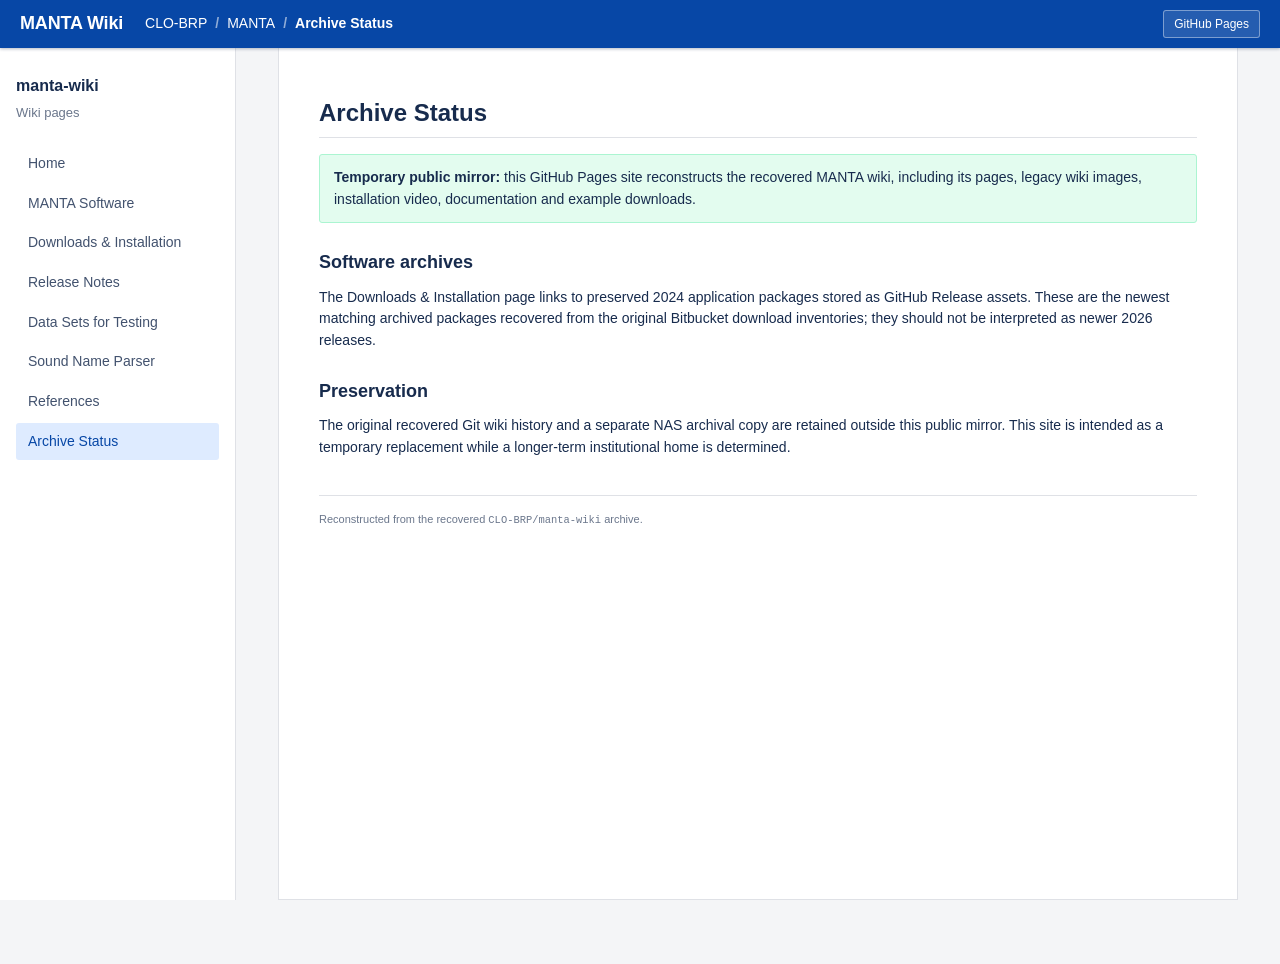
==== archive-status.html @ e18109d0 "Remove obsolete Bitbucket branding" ====
﻿<!doctype html>
<html lang="en"><head><meta charset="utf-8"><meta name="viewport" content="width=device-width,initial-scale=1">
<title>Archive Status â€” MANTA Wiki Recovered Archive</title><link rel="stylesheet" href="style.css"></head>
<body><header class="bb-topbar"><div class="bb-product">MANTA Wiki</div><div class="bb-breadcrumb"><span>CLO-BRP</span><b>/</b><span>MANTA</span><b>/</b><strong>Archive Status</strong></div><div class="bb-archive-tag">GitHub Pages</div></header><div class="layout"><aside class="sidebar"><div class="brand">manta-wiki</div><div class="subbrand">Wiki pages</div><nav><a href="index.html">Home</a><a href="manta-software.html">MANTA Software</a><a href="downloads-installation.html">Downloads &amp; Installation</a><a href="release-notes.html">Release Notes</a><a href="data-sets.html">Data Sets for Testing</a><a href="sound-parser.html">Sound Name Parser</a><a href="references.html">References</a><a href="archive-status.html" class="active">Archive Status</a></nav></aside>
<main class="content"><article class="paper"><div class="archive-banner"><span class="badge">RECOVERED</span> Preserved from the original CLO-BRP MANTA wiki.</div>
<h1>Archive Status</h1>
<div class="ok"><strong>Temporary public mirror:</strong> this GitHub Pages site reconstructs the recovered MANTA wiki, including its pages, legacy wiki images, installation video, documentation and example downloads.</div>
<h2>Software archives</h2>
<p>The Downloads &amp; Installation page links to preserved 2024 application packages stored as GitHub Release assets. These are the newest matching archived packages recovered from the original Bitbucket download inventories; they should not be interpreted as newer 2026 releases.</p>
<h2>Preservation</h2>
<p>The original recovered Git wiki history and a separate NAS archival copy are retained outside this public mirror. This site is intended as a temporary replacement while a longer-term institutional home is determined.</p>
<div class="footer">Reconstructed from the recovered <code>CLO-BRP/manta-wiki</code> archive.</div></article></main></div></body></html>
---- style.css ----
:root{
  --bb-blue:#0052cc;
  --bb-blue-dark:#0747a6;
  --bb-link:#0052cc;
  --ink:#172b4d;
  --muted:#6b778c;
  --line:#dfe1e6;
  --page:#ffffff;
  --canvas:#f4f5f7;
  --selected:#deebff;
}
*{box-sizing:border-box}
html{scroll-behavior:smooth}
body{
  margin:0;
  background:var(--canvas);
  color:var(--ink);
  font-family:-apple-system,BlinkMacSystemFont,"Segoe UI",Roboto,Arial,sans-serif;
  font-size:14px;
  line-height:1.55;
}
a{color:var(--bb-link);text-decoration:none}
a:hover{text-decoration:underline}

/* Bitbucket-like top navigation */
.bb-topbar{
  height:48px;
  background:var(--bb-blue-dark);
  color:#fff;
  display:flex;
  align-items:center;
  gap:22px;
  padding:0 20px;
  position:sticky;
  top:0;
  z-index:50;
  box-shadow:0 1px 3px rgba(9,30,66,.30);
}
.bb-product{font-size:18px;font-weight:700;letter-spacing:-.01em;white-space:nowrap}
.bb-breadcrumb{display:flex;align-items:center;gap:8px;font-size:14px;min-width:0;overflow:hidden;white-space:nowrap}
.bb-breadcrumb span,.bb-breadcrumb strong{overflow:hidden;text-overflow:ellipsis}
.bb-breadcrumb b{opacity:.55;font-weight:600}
.bb-archive-tag{
  margin-left:auto;
  white-space:nowrap;
  border:1px solid rgba(255,255,255,.40);
  background:rgba(255,255,255,.12);
  color:#fff;
  padding:4px 10px;
  border-radius:3px;
  font-size:12px;
}

/* Repository/wiki navigation */
.layout{display:grid;grid-template-columns:236px minmax(0,1fr);min-height:calc(100vh - 48px)}
.sidebar{
  position:sticky;
  top:48px;
  height:calc(100vh - 48px);
  overflow:auto;
  background:#fff;
  border-right:1px solid var(--line);
  padding:26px 16px 28px;
}
.brand{font-size:16px;font-weight:700;color:#172b4d;margin-bottom:4px}
.subbrand{font-size:13px;color:var(--muted);margin-bottom:22px}
.sidebar nav a{
  display:block;
  color:#42526e;
  padding:8px 12px;
  margin:2px 0;
  border-radius:3px;
  font-size:14px;
}
.sidebar nav a:hover{background:#f4f5f7;text-decoration:none;color:#172b4d}
.sidebar nav a.active{background:var(--selected);color:var(--bb-blue-dark);font-weight:500}

/* Wiki page */
.content{min-width:0;padding:0 42px 64px}
.paper{
  width:min(1080px,100%);
  margin:0 auto;
  background:var(--page);
  border-left:1px solid var(--line);
  border-right:1px solid var(--line);
  border-bottom:1px solid var(--line);
  padding:32px 40px 46px;
  min-height:calc(100vh - 48px);
}
.wiki-path{font-size:12px;color:var(--muted);margin:0 0 8px}

/* Recovery banner was useful during construction; the persistent NAS tag now carries this signal. */
.archive-banner{display:none}

h1{font-size:24px;line-height:1.25;margin:28px 0 16px;padding-bottom:9px;border-bottom:1px solid var(--line);color:#172b4d}
h1:first-of-type{margin-top:18px}
h2{font-size:18px;line-height:1.3;margin:28px 0 12px;color:#172b4d}
h3{font-size:16px;line-height:1.35;margin:22px 0 8px;color:#172b4d}
p{margin:0 0 14px}
ul,ol{margin-top:8px;margin-bottom:16px;padding-left:28px}
li{margin:4px 0}
strong{font-weight:600}

img{max-width:100%;height:auto}
/* Match the scale seen in the historical Bitbucket wiki rather than filling the page. */
img[alt="LogoFor-Wiki.png"]{display:block;width:min(560px,82%);margin:0 auto 28px}
img[alt="MANTA / Raven-X banner"]{display:block;width:min(560px,90%);margin:4px auto 18px}
img[alt="MANTA Wiki Table 1.jpg"],img[alt="MANTA Wiki Table 2.jpg"]{display:block;margin:12px auto;max-width:100%}

pre{overflow:auto;background:#f4f5f7;border:1px solid var(--line);padding:12px 14px;border-radius:3px;font-family:Consolas,"Courier New",monospace;font-size:13px}
code{font-family:Consolas,"Courier New",monospace;font-size:.95em}
table{border-collapse:collapse;width:auto;max-width:100%;display:block;overflow:auto;margin:14px 0}
th,td{border:1px solid #c1c7d0;padding:7px 9px;vertical-align:top}
th{background:#f4f5f7;font-weight:600}

.footer{margin-top:36px;padding-top:15px;border-top:1px solid var(--line);font-size:11px;color:var(--muted)}
.badge{display:inline-block;background:#deebff;color:#0747a6;border:1px solid #b3d4ff;border-radius:3px;padding:2px 7px;font-size:11px;font-weight:600}
.ok{background:#e3fcef;border:1px solid #abf5d1;padding:12px 14px;border-radius:3px;margin:16px 0}
.warn,.notice{background:#fffae6;border:1px solid #ffe380;padding:12px 14px;border-radius:3px;margin:18px 0}
.small-note{font-size:12px;color:var(--muted)}
ul.tight li{margin:3px 0}

/* Downloads: deliberately plain, link-forward styling to resemble the original wiki. */
.download-grid,.download-grid.two-col{display:block;margin:8px 0 18px}
.download-card{
  border:0;
  border-bottom:1px solid var(--line);
  border-radius:0;
  padding:12px 0 14px;
  background:transparent;
}
.download-card:first-child{border-top:1px solid var(--line)}
.download-card h3{margin:0 0 4px;font-size:15px}
.download-card.featured{border-left:0;background:#f7f8f9;padding-left:12px;padding-right:12px}
.file-meta{display:inline;color:var(--muted);font-size:12px;margin:0 8px 0 0}
.download-button,.download-button.secondary{
  display:inline;
  background:none;
  color:var(--bb-link)!important;
  border-radius:0;
  padding:0;
  font-weight:600;
  text-decoration:none!important;
}
.download-button:hover,.download-button.secondary:hover{text-decoration:underline!important;background:none}
.download-list li{margin:6px 0}

.video-frame{
  background:#091e42;
  padding:10px;
  border-radius:3px;
  width:100%;
  max-width:920px;
  margin:12px 0 14px;
}
.video-frame video{display:block;width:100%;max-height:570px;background:#000}

/* Archive status / audit */
.audit-link{display:inline-block;margin-top:4px}
.audit-summary{display:grid;grid-template-columns:repeat(3,minmax(0,1fr));gap:10px;margin:16px 0}
.audit-summary>div{border:1px solid var(--line);padding:10px 12px;background:#fafbfc}

@media(max-width:900px){
  .layout{display:block}
  .sidebar{position:relative;top:0;height:auto;border-right:0;border-bottom:1px solid var(--line);padding:14px 18px}
  .sidebar nav{display:flex;flex-wrap:wrap;gap:4px}
  .sidebar nav a{padding:6px 9px}
  .content{padding:0 14px 30px}
  .paper{border-left:1px solid var(--line);border-right:1px solid var(--line);padding:25px 22px}
  .bb-breadcrumb{display:none}
  .bb-topbar{position:relative}
}
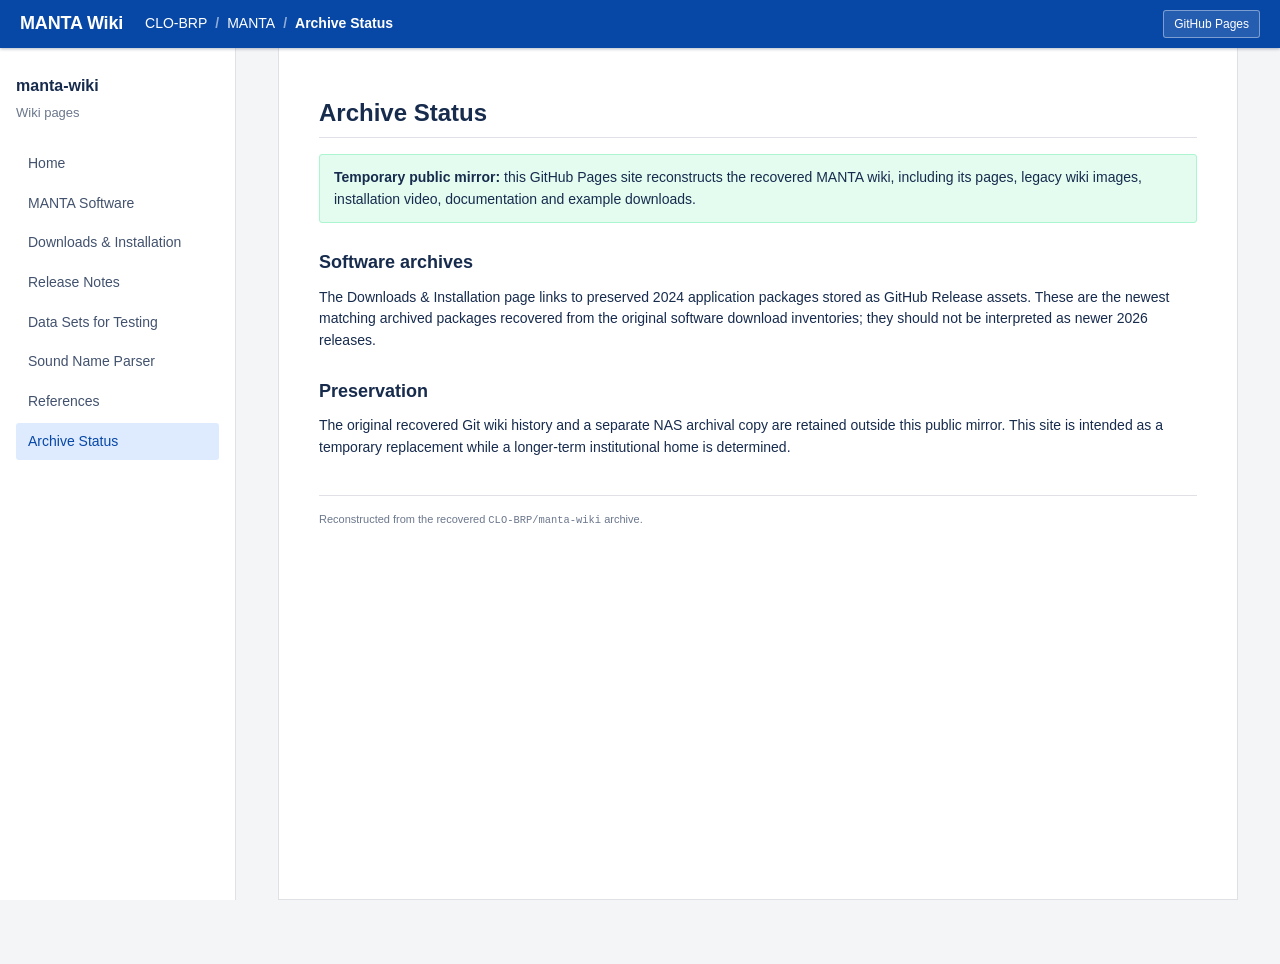
==== commit 279d8457: "Refresh stale external links and remove legacy Bitbucket URLs" ====
--- a/archive-status.html
+++ b/archive-status.html
@@ -6,8 +6,9 @@
 <h1>Archive Status</h1>
 <div class="ok"><strong>Temporary public mirror:</strong> this GitHub Pages site reconstructs the recovered MANTA wiki, including its pages, legacy wiki images, installation video, documentation and example downloads.</div>
 <h2>Software archives</h2>
-<p>The Downloads &amp; Installation page links to preserved 2024 application packages stored as GitHub Release assets. These are the newest matching archived packages recovered from the original Bitbucket download inventories; they should not be interpreted as newer 2026 releases.</p>
+<p>The Downloads &amp; Installation page links to preserved 2024 application packages stored as GitHub Release assets. These are the newest matching archived packages recovered from the original software download inventories; they should not be interpreted as newer 2026 releases.</p>
 <h2>Preservation</h2>
 <p>The original recovered Git wiki history and a separate NAS archival copy are retained outside this public mirror. This site is intended as a temporary replacement while a longer-term institutional home is determined.</p>
 <div class="footer">Reconstructed from the recovered <code>CLO-BRP/manta-wiki</code> archive.</div></article></main></div></body></html>
 
+
--- a/style.css
+++ b/style.css
@@ -1,4 +1,4 @@
-:root{
+﻿:root{
   --bb-blue:#0052cc;
   --bb-blue-dark:#0747a6;
   --bb-link:#0052cc;
@@ -22,7 +22,7 @@
 a{color:var(--bb-link);text-decoration:none}
 a:hover{text-decoration:underline}
 
-/* Bitbucket-like top navigation */
+/* MANTA Wiki top navigation */
 .bb-topbar{
   height:48px;
   background:var(--bb-blue-dark);
@@ -170,3 +170,4 @@
   .bb-breadcrumb{display:none}
   .bb-topbar{position:relative}
 }
+
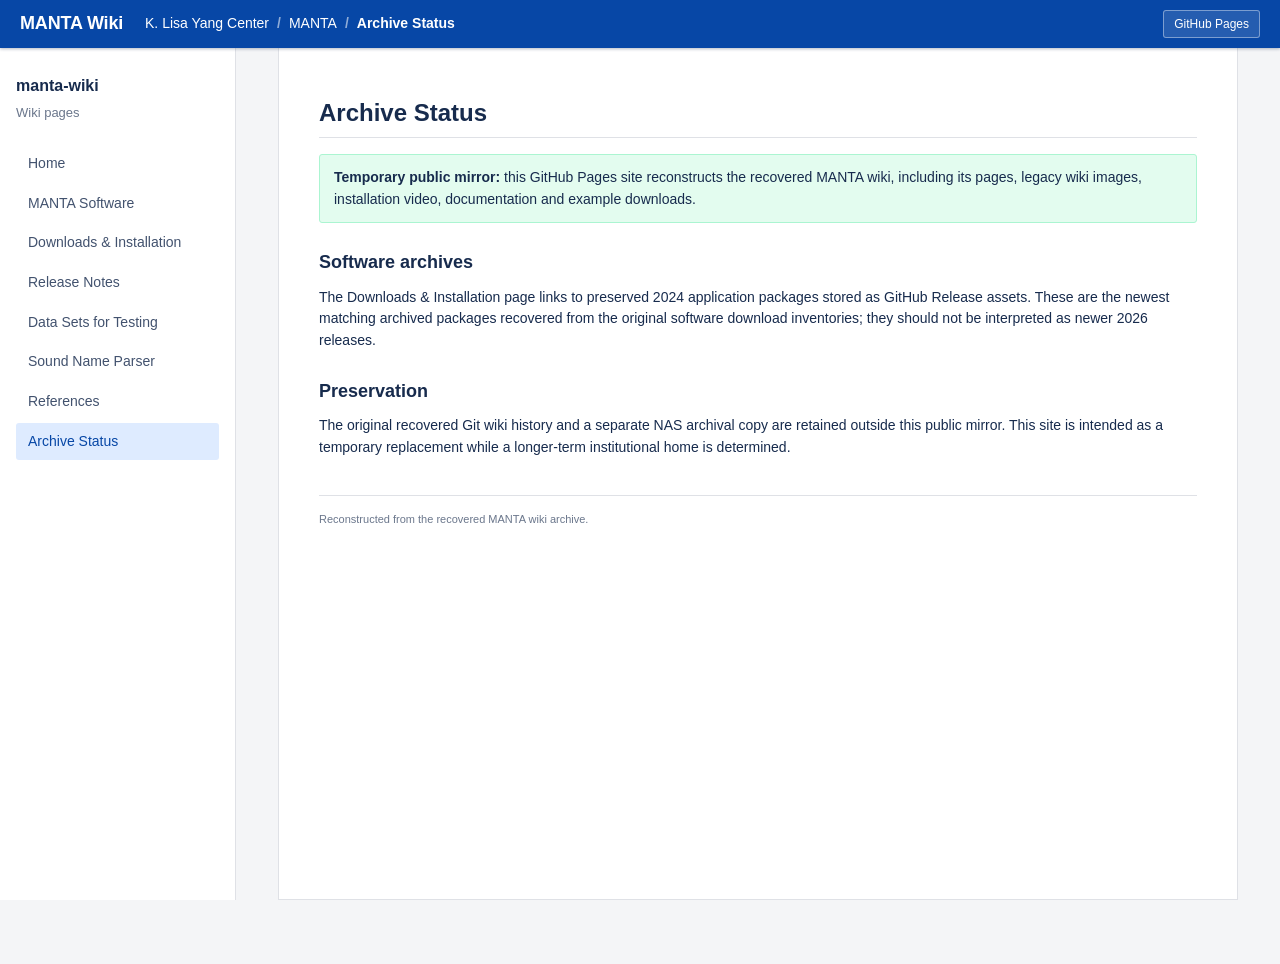
==== commit 30e13d30: "Update Center name to K. Lisa Yang Center" ====
--- a/archive-status.html
+++ b/archive-status.html
@@ -1,14 +1,15 @@
 ﻿<!doctype html>
 <html lang="en"><head><meta charset="utf-8"><meta name="viewport" content="width=device-width,initial-scale=1">
 <title>Archive Status â€” MANTA Wiki Recovered Archive</title><link rel="stylesheet" href="style.css"></head>
-<body><header class="bb-topbar"><div class="bb-product">MANTA Wiki</div><div class="bb-breadcrumb"><span>CLO-BRP</span><b>/</b><span>MANTA</span><b>/</b><strong>Archive Status</strong></div><div class="bb-archive-tag">GitHub Pages</div></header><div class="layout"><aside class="sidebar"><div class="brand">manta-wiki</div><div class="subbrand">Wiki pages</div><nav><a href="index.html">Home</a><a href="manta-software.html">MANTA Software</a><a href="downloads-installation.html">Downloads &amp; Installation</a><a href="release-notes.html">Release Notes</a><a href="data-sets.html">Data Sets for Testing</a><a href="sound-parser.html">Sound Name Parser</a><a href="references.html">References</a><a href="archive-status.html" class="active">Archive Status</a></nav></aside>
-<main class="content"><article class="paper"><div class="archive-banner"><span class="badge">RECOVERED</span> Preserved from the original CLO-BRP MANTA wiki.</div>
+<body><header class="bb-topbar"><div class="bb-product">MANTA Wiki</div><div class="bb-breadcrumb"><span>K. Lisa Yang Center</span><b>/</b><span>MANTA</span><b>/</b><strong>Archive Status</strong></div><div class="bb-archive-tag">GitHub Pages</div></header><div class="layout"><aside class="sidebar"><div class="brand">manta-wiki</div><div class="subbrand">Wiki pages</div><nav><a href="index.html">Home</a><a href="manta-software.html">MANTA Software</a><a href="downloads-installation.html">Downloads &amp; Installation</a><a href="release-notes.html">Release Notes</a><a href="data-sets.html">Data Sets for Testing</a><a href="sound-parser.html">Sound Name Parser</a><a href="references.html">References</a><a href="archive-status.html" class="active">Archive Status</a></nav></aside>
+<main class="content"><article class="paper"><div class="archive-banner"><span class="badge">RECOVERED</span> Preserved from the original MANTA wiki.</div>
 <h1>Archive Status</h1>
 <div class="ok"><strong>Temporary public mirror:</strong> this GitHub Pages site reconstructs the recovered MANTA wiki, including its pages, legacy wiki images, installation video, documentation and example downloads.</div>
 <h2>Software archives</h2>
 <p>The Downloads &amp; Installation page links to preserved 2024 application packages stored as GitHub Release assets. These are the newest matching archived packages recovered from the original software download inventories; they should not be interpreted as newer 2026 releases.</p>
 <h2>Preservation</h2>
 <p>The original recovered Git wiki history and a separate NAS archival copy are retained outside this public mirror. This site is intended as a temporary replacement while a longer-term institutional home is determined.</p>
-<div class="footer">Reconstructed from the recovered <code>CLO-BRP/manta-wiki</code> archive.</div></article></main></div></body></html>
+<div class="footer">Reconstructed from the recovered MANTA wiki archive.</div></article></main></div></body></html>
 
 
+
--- a/style.css
+++ b/style.css
@@ -102,7 +102,7 @@
 strong{font-weight:600}
 
 img{max-width:100%;height:auto}
-/* Match the scale seen in the historical Bitbucket wiki rather than filling the page. */
+/* Match the scale seen in the historical MANTA wiki rather than filling the page. */
 img[alt="LogoFor-Wiki.png"]{display:block;width:min(560px,82%);margin:0 auto 28px}
 img[alt="MANTA / Raven-X banner"]{display:block;width:min(560px,90%);margin:4px auto 18px}
 img[alt="MANTA Wiki Table 1.jpg"],img[alt="MANTA Wiki Table 2.jpg"]{display:block;margin:12px auto;max-width:100%}
@@ -171,3 +171,4 @@
   .bb-topbar{position:relative}
 }
 
+
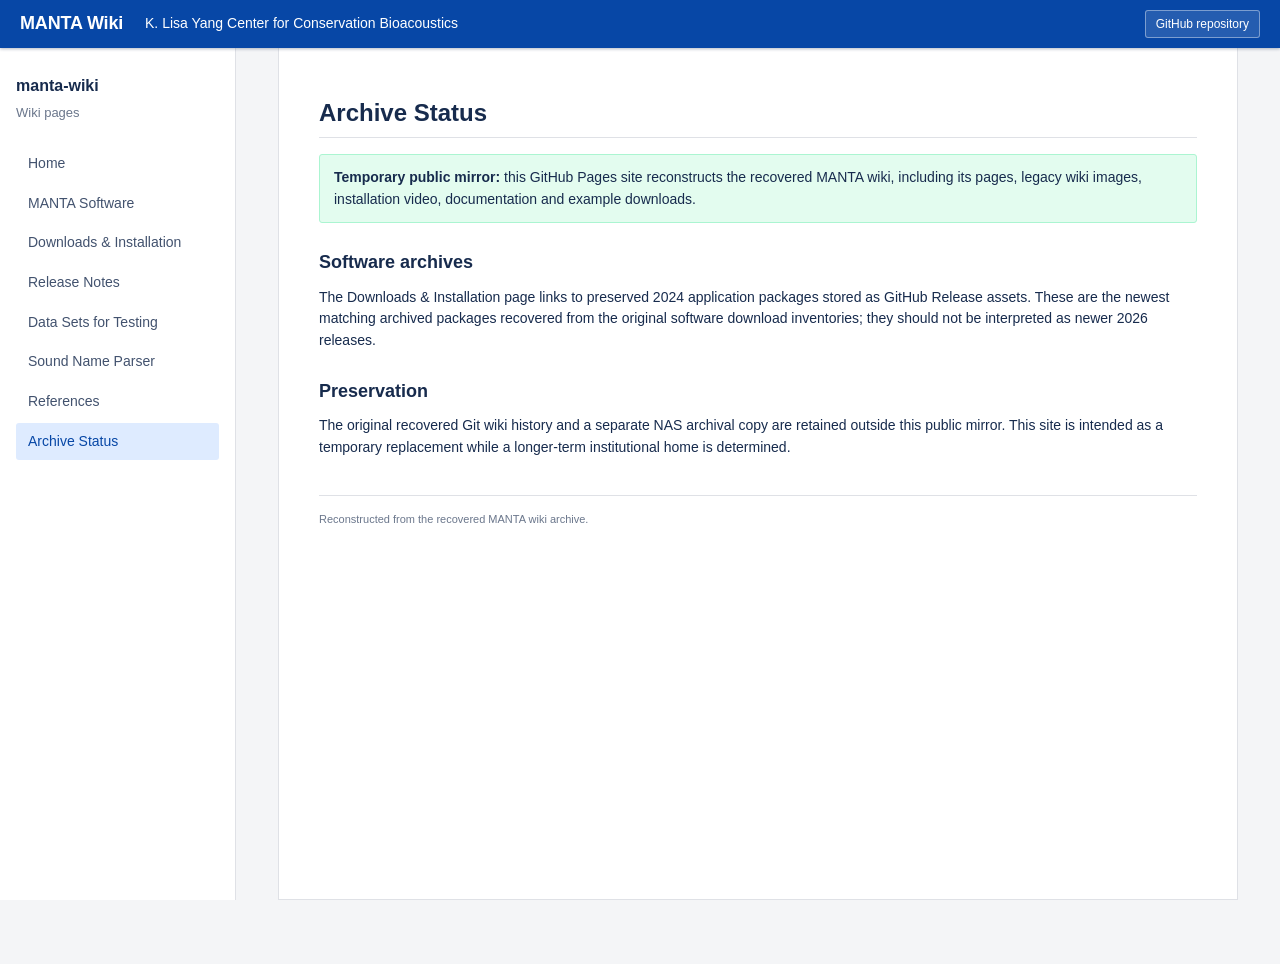
==== commit b37cc883: "Simplify header and link MANTA working group profiles" ====
--- a/archive-status.html
+++ b/archive-status.html
@@ -1,7 +1,7 @@
-﻿<!doctype html>
+<!doctype html>
 <html lang="en"><head><meta charset="utf-8"><meta name="viewport" content="width=device-width,initial-scale=1">
 <title>Archive Status â€” MANTA Wiki Recovered Archive</title><link rel="stylesheet" href="style.css"></head>
-<body><header class="bb-topbar"><div class="bb-product">MANTA Wiki</div><div class="bb-breadcrumb"><span>K. Lisa Yang Center</span><b>/</b><span>MANTA</span><b>/</b><strong>Archive Status</strong></div><div class="bb-archive-tag">GitHub Pages</div></header><div class="layout"><aside class="sidebar"><div class="brand">manta-wiki</div><div class="subbrand">Wiki pages</div><nav><a href="index.html">Home</a><a href="manta-software.html">MANTA Software</a><a href="downloads-installation.html">Downloads &amp; Installation</a><a href="release-notes.html">Release Notes</a><a href="data-sets.html">Data Sets for Testing</a><a href="sound-parser.html">Sound Name Parser</a><a href="references.html">References</a><a href="archive-status.html" class="active">Archive Status</a></nav></aside>
+<body><header class="bb-topbar"><a class="bb-product" href="index.html">MANTA Wiki</a><a class="bb-center-link" href="https://www.birds.cornell.edu/ccb/" target="_blank" rel="noopener">K. Lisa Yang Center for Conservation Bioacoustics</a><a class="bb-archive-tag" href="https://github.com/DPonirakis/manta-wiki" target="_blank" rel="noopener">GitHub repository</a></header><div class="layout"><aside class="sidebar"><div class="brand">manta-wiki</div><div class="subbrand">Wiki pages</div><nav><a href="index.html">Home</a><a href="manta-software.html">MANTA Software</a><a href="downloads-installation.html">Downloads &amp; Installation</a><a href="release-notes.html">Release Notes</a><a href="data-sets.html">Data Sets for Testing</a><a href="sound-parser.html">Sound Name Parser</a><a href="references.html">References</a><a href="archive-status.html" class="active">Archive Status</a></nav></aside>
 <main class="content"><article class="paper"><div class="archive-banner"><span class="badge">RECOVERED</span> Preserved from the original MANTA wiki.</div>
 <h1>Archive Status</h1>
 <div class="ok"><strong>Temporary public mirror:</strong> this GitHub Pages site reconstructs the recovered MANTA wiki, including its pages, legacy wiki images, installation video, documentation and example downloads.</div>
--- a/style.css
+++ b/style.css
@@ -1,4 +1,4 @@
-﻿:root{
+:root{
   --bb-blue:#0052cc;
   --bb-blue-dark:#0747a6;
   --bb-link:#0052cc;
@@ -172,3 +172,28 @@
 }
 
 
+
+.bb-product,
+.bb-center-link,
+.bb-archive-tag {
+  color:#fff;
+  text-decoration:none;
+}
+
+.bb-product:hover,
+.bb-center-link:hover,
+.bb-archive-tag:hover {
+  color:#fff;
+  text-decoration:none;
+}
+
+.bb-center-link {
+  font-size:14px;
+  white-space:nowrap;
+  overflow:hidden;
+  text-overflow:ellipsis;
+}
+
+@media(max-width:900px){
+  .bb-center-link{display:none}
+}
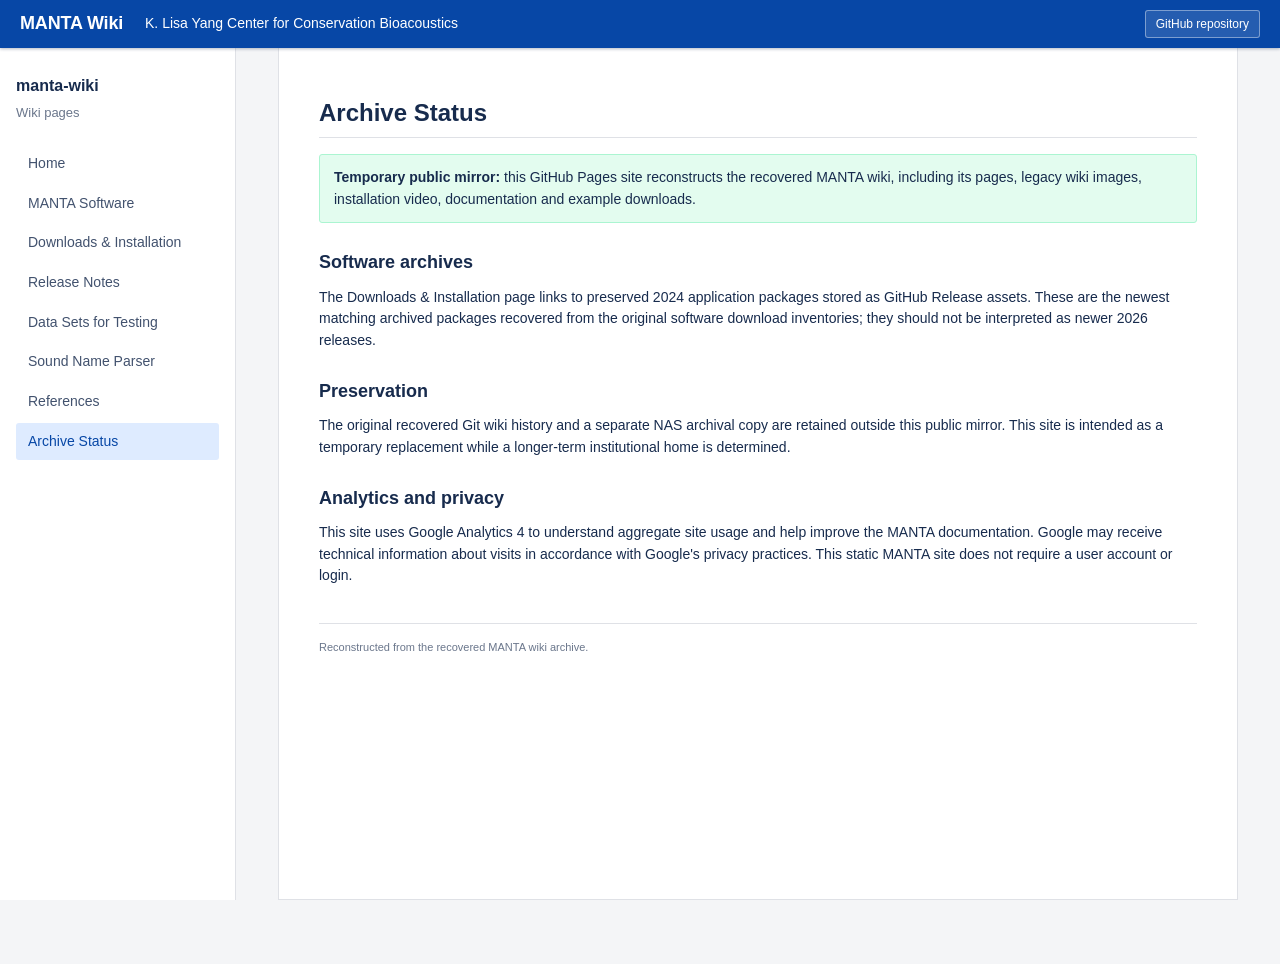
==== commit b64f7d1d: "Add Google Analytics tracking" ====
--- a/archive-status.html
+++ b/archive-status.html
@@ -1,7 +1,29 @@
 <!doctype html>
-<html lang="en"><head><meta charset="utf-8"><meta name="viewport" content="width=device-width,initial-scale=1">
-<title>Archive Status â€” MANTA Wiki Recovered Archive</title><link rel="stylesheet" href="style.css"></head>
-<body><header class="bb-topbar"><a class="bb-product" href="index.html">MANTA Wiki</a><a class="bb-center-link" href="https://www.birds.cornell.edu/ccb/" target="_blank" rel="noopener">K. Lisa Yang Center for Conservation Bioacoustics</a><a class="bb-archive-tag" href="https://github.com/DPonirakis/manta-wiki" target="_blank" rel="noopener">GitHub repository</a></header><div class="layout"><aside class="sidebar"><div class="brand">manta-wiki</div><div class="subbrand">Wiki pages</div><nav><a href="index.html">Home</a><a href="manta-software.html">MANTA Software</a><a href="downloads-installation.html">Downloads &amp; Installation</a><a href="release-notes.html">Release Notes</a><a href="data-sets.html">Data Sets for Testing</a><a href="sound-parser.html">Sound Name Parser</a><a href="references.html">References</a><a href="archive-status.html" class="active">Archive Status</a></nav></aside>
+<html lang="en"><head>
+<!-- Google tag (gtag.js) -->
+<script async src="https://www.googletagmanager.com/gtag/js?id=G-R74LH9XY0R"></script>
+<script>
+  window.dataLayer = window.dataLayer || [];
+  function gtag(){dataLayer.push(arguments);}
+  gtag('js', new Date());
+  gtag('config', 'G-R74LH9XY0R');
+</script><meta charset="utf-8"><meta name="viewport" content="width=device-width,initial-scale=1">
+<title>Archive Status ÃƒÆ’Ã‚Â¢ÃƒÂ¢Ã¢â‚¬Å¡Ã‚Â¬ÃƒÂ¢Ã¢â€šÂ¬Ã‚Â MANTA Wiki Recovered Archive</title><link rel="stylesheet" href="style.css"></head>
+<body><header class="bb-topbar">
+  <a class="bb-product" href="index.html">MANTA Wiki</a>
+  <a class="bb-center-link"
+     href="https://www.birds.cornell.edu/ccb/"
+     target="_blank"
+     rel="noopener">
+     K. Lisa Yang Center for Conservation Bioacoustics
+  </a>
+  <a class="bb-archive-tag"
+     href="https://github.com/DPonirakis/manta-wiki"
+     target="_blank"
+     rel="noopener">
+     GitHub repository
+  </a>
+</header><div class="layout"><aside class="sidebar"><div class="brand">manta-wiki</div><div class="subbrand">Wiki pages</div><nav><a href="index.html">Home</a><a href="manta-software.html">MANTA Software</a><a href="downloads-installation.html">Downloads &amp; Installation</a><a href="release-notes.html">Release Notes</a><a href="data-sets.html">Data Sets for Testing</a><a href="sound-parser.html">Sound Name Parser</a><a href="references.html">References</a><a href="archive-status.html" class="active">Archive Status</a></nav></aside>
 <main class="content"><article class="paper"><div class="archive-banner"><span class="badge">RECOVERED</span> Preserved from the original MANTA wiki.</div>
 <h1>Archive Status</h1>
 <div class="ok"><strong>Temporary public mirror:</strong> this GitHub Pages site reconstructs the recovered MANTA wiki, including its pages, legacy wiki images, installation video, documentation and example downloads.</div>
@@ -9,6 +31,8 @@
 <p>The Downloads &amp; Installation page links to preserved 2024 application packages stored as GitHub Release assets. These are the newest matching archived packages recovered from the original software download inventories; they should not be interpreted as newer 2026 releases.</p>
 <h2>Preservation</h2>
 <p>The original recovered Git wiki history and a separate NAS archival copy are retained outside this public mirror. This site is intended as a temporary replacement while a longer-term institutional home is determined.</p>
+<h2>Analytics and privacy</h2>
+<p>This site uses Google Analytics 4 to understand aggregate site usage and help improve the MANTA documentation. Google may receive technical information about visits in accordance with Google's privacy practices. This static MANTA site does not require a user account or login.</p>
 <div class="footer">Reconstructed from the recovered MANTA wiki archive.</div></article></main></div></body></html>
 
 
